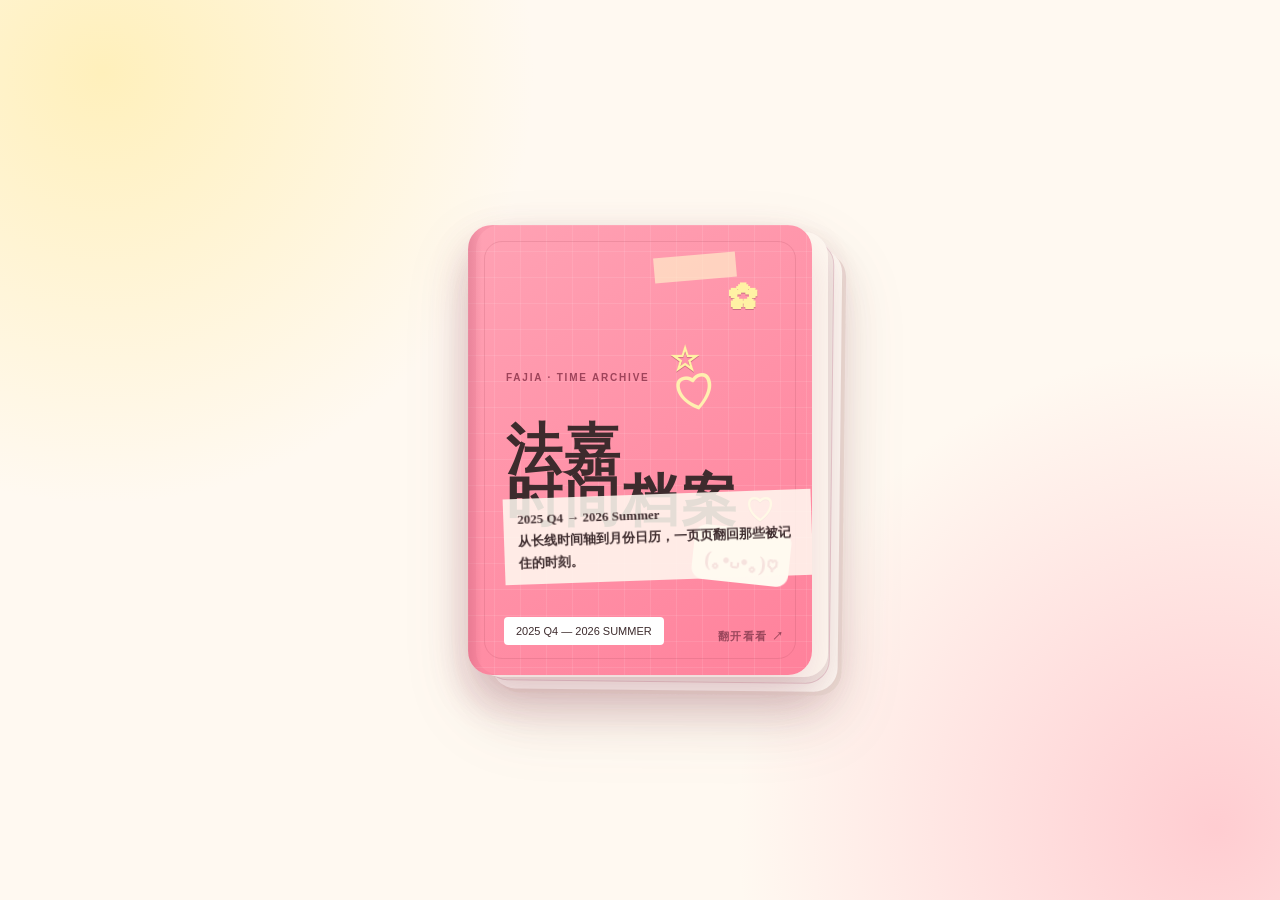
==== prototype_v094.html @ 847fdbdb "update 20251010 to 20267" ====
<!doctype html>
<html lang="zh-CN">
<head>
  <meta charset="utf-8">
  <meta name="viewport" content="width=device-width,initial-scale=1">
  <meta name="theme-color" content="#fff9f1">
  <title>法嘉时间档案 · 2025 Q4—2026 Summer</title>
  <link rel="stylesheet" href="prototype_v094.css">
</head>
<body>
<main>
  <section id="closed" class="closed-stage">
    <button id="openBook" class="cover" aria-label="打开法嘉时间档案">
      <span class="tiny">FAJIA · TIME ARCHIVE</span>
      <h1>法嘉<br>时间档案</h1>
      <span class="heart">♡</span>
      <span class="tape t1"></span><span class="tape t2"></span>
      <span class="doodle d1">✿</span><span class="doodle d2">☆</span><span class="doodle d3">♡</span>
      <span class="chibi">(｡•ᴗ•｡)♡</span>
      <p>2025 Q4 → 2026 Summer<br>从长线时间轴到月份日历，一页页翻回那些被记住的时刻。</p>
      <small>2025 Q4 — 2026 SUMMER</small>
      <b>翻开看看 ↗</b>
    </button>
    <div class="page-shadow"></div>
  </section>

  <section id="opened" class="opened hidden" aria-live="polite">
    <div class="book">
      <aside class="tabs" aria-label="阅读导航">
        <button data-view="guide" class="active">导览</button>
        <button data-view="timeline">季度时间线</button>
        <button data-view="month">按月总览</button>
        <button data-view="day">事件手账</button>
        <button data-view="public">公开记录</button>
      </aside>

      <section class="page left">
        <div class="paper-grid"></div>

        <div class="spread-view" data-spread="guide">
          <section class="guide-page guide-left">
            <header class="guide-hero">
              <small>FAJIA · TIME ARCHIVE</small>
              <h2>季度看长线，<br>月份看密度。</h2>
              <p>可以从一段长线开始，也可以直接翻到某个月。每个日期再点进去，就是一张具体的手账页。</p>
            </header>
            <div class="guide-section-label">从这里开始</div>
            <div class="guide-period-grid guide-period-grid-left">
              <button class="guide-era timeline" data-guide-quarter="2025-Q4"><b>2025 Q4</b><span>相识 → 剧组 → 杀青</span><em>长线时间轴</em><i>→</i></button>
              <button class="guide-era timeline" data-guide-quarter="2026-Q1"><b>2026 Q1</b><span>杀青后 → 重聚 → 三月</span><em>长线时间轴</em><i>→</i></button>
              <button class="guide-era calendar" data-guide-month="2026-04"><b>April</b><span>单月事件开始变密</span><em>月份日历</em><i>→</i></button>
              <button class="guide-era calendar" data-guide-month="2026-05"><b>May</b><span>直播 / 天津 / 音乐节</span><em>月份日历</em><i>→</i></button>
            </div>
            <p class="guide-footnote">不需要从头按顺序读。想看哪一段，就从哪一张卡片翻进去。</p>
          </section>
        </div>

        <div class="spread-view hidden" data-spread="timeline">
          <div id="timelineLeft" class="quarter-timeline-page"></div>
        </div>

        <div class="spread-view" data-spread="month">
          <nav class="month-nav" aria-label="月份切换">
            <button id="prevMonth" class="month-arrow" type="button">←</button>
            <div id="monthTabs" class="month-tabs"></div>
            <button id="nextMonth" class="month-arrow" type="button">→</button>
          </nav>

          <header class="month-head">
            <span id="monthNum" class="num">05</span>
            <div>
              <strong id="monthName">May</strong>
              <em id="monthYear">2026</em>
              <p id="monthLead">多月份时间档案正在加载。</p>
            </div>
          </header>

          <section id="mobileMonthReader" class="mobile-month-reader" aria-label="手机端月份阅读目录"></section>

          <div class="month-progress">
            <div><b id="eventCount">0</b><span>已落位时间节点</span></div>
            <div><b id="archiveCount">0</b><span>补充记录</span></div>
            <div><b id="mediaCount">0</b><span>已接入真实素材</span></div>
          </div>

          <div id="monthSpecial" class="month-special"></div>
          <div id="calendar" class="calendar"></div>
          <footer class="legend"><span>● 已进入手账主轴</span><span>○ A 公开档案日期</span><span>↩ 跨月公开回声</span></footer>
          <p id="monthRule" class="rule"></p>
          <button id="chapterTurn" class="chapter-turn hidden" type="button"></button>
          <span id="cornerNote" class="corner-note">May notes ✎</span>
        </div>

        <div class="spread-view hidden" data-spread="day">
          <div id="dayLeft" class="dynamic-day"></div>
        </div>

        <div class="spread-view hidden" data-spread="public">
          <div id="archiveLeft"></div>
        </div>
      </section>

      <div class="gutter"></div>

      <section class="page right">
        <div class="paper-grid"></div>

        <div class="spread-view" data-spread="guide">
          <section class="guide-page guide-right">
            <div class="guide-section-label">继续往后翻</div>
            <div class="guide-period-grid guide-period-grid-right">
              <button class="guide-era calendar" data-guide-month="2026-06"><b>June</b><span>源头事件 / 后续公开</span><em>月份日历</em><i>→</i></button>
              <button class="guide-era calendar" data-guide-month="2026-07"><b>July</b><span>工作与公开变得更密</span><em>月份日历</em><i>→</i></button>
              <button class="guide-era calendar coming" type="button" disabled><b>August</b><span>继续接后续物料</span><em>整理中</em><i>·</i></button>
            </div>
            <div class="guide-reading-title"><small>HOW TO READ · 怎么看</small><h3>三种阅读方式</h3></div>
            <div class="guide-reading-modes">
              <article><span>01</span><div><b>长线时间轴</b><p>看跨月的发展和阶段变化。</p></div></article>
              <article><span>02</span><div><b>月份日历</b><p>看一个月里哪些日子发生了什么。</p></div></article>
              <article><span>03</span><div><b>事件手账</b><p>点进日期，看照片、文字与公开记录。</p></div></article>
            </div>
            <aside class="guide-note">时间线不是为了把每一天都塞满，而是把能确认的时刻按真实发生顺序留下来。</aside>
          </section>
        </div>

        <div class="spread-view hidden" data-spread="timeline">
          <div id="timelineRight" class="quarter-timeline-page"></div>
        </div>

        <div class="spread-view" data-spread="month">
          <header class="ribbon">
            <small>MULTI-MONTH ARCHIVE · 多月份时间档案</small>
            <h2 id="monthRightTitle">May + June + July</h2>
          </header>

          <article class="intro-card">
            <span class="crown">♕</span>
            <h3 id="monthIntroTitle">多月份结构正在加载。</h3>
            <p id="monthIntroText">May、June 与 July 会在同一本手账中切换。</p>
            <button id="seeCurrentEvent" type="button">翻到当前选中的手账页 →</button>
          </article>

          <div class="reader-principle">
            <span>阅读方式</span>
            <p>先看日期、故事和照片；想知道时间与来源时，再展开「记录依据」。</p>
          </div>

          <div class="chapter-intro">
            <small>THIS MONTH'S CHAPTERS</small>
            <h3 id="chapterTitle">本月章节</h3>
          </div>
          <div id="chapterRail" class="chapter-rail"></div>
        </div>

        <div class="spread-view hidden" data-spread="day">
          <div id="dayRight" class="dynamic-day"></div>
        </div>

        <div class="spread-view hidden" data-spread="public">
          <div id="archiveRight"></div>
        </div>
      </section>
    </div>
  </section>
</main>
<script>
// V0.9.3 local-file bootstrap. The cover can render with HTML/CSS even when
// the external renderer scripts are delayed/blocked in file:// mode.
(function(){
  const closed=document.getElementById('closed');
  const opened=document.getElementById('opened');
  const btn=document.getElementById('openBook');
  function forceOpen(){
    if(!closed||!opened)return;
    closed.classList.add('opening');
    setTimeout(function(){
      closed.classList.add('hidden');
      opened.classList.remove('hidden');
      opened.classList.add('revealed');
    },520);
  }
  if(btn) btn.addEventListener('click',function(){
    setTimeout(function(){ if(opened && opened.classList.contains('hidden')) forceOpen(); },100);
  });
  const qs=new URLSearchParams(location.search);
  if(qs.get('preview')) setTimeout(function(){ if(opened && opened.classList.contains('hidden')) forceOpen(); },900);
})();
</script>
<script src="data/timeline-master.js"></script>
<script src="prototype_v094.js"></script>
</body>
</html>
---- prototype_v094.css ----
:root{
  --pink:#FF8AA1;--deep:#c65370;--gold:#FFE25B;--paper:#fffdf8;--ink:#3d2b2d;--muted:#9d727b;--line:#ead7d2;
  --hand:"STKaiti","KaiTi","Kaiti SC",serif;--sans:"PingFang SC","Microsoft YaHei",sans-serif;
}
*{box-sizing:border-box}html,body{margin:0}body{min-height:100vh;background:radial-gradient(circle at 8% 8%,#ffe88d88,transparent 27rem),radial-gradient(circle at 95% 92%,#ff8aa166,transparent 30rem),#fff9f1;color:var(--ink);font-family:var(--sans)}
button{font:inherit;color:inherit}.hidden{display:none!important}main{min-height:100vh;display:grid;place-items:center;padding:24px}
.closed-stage{position:relative;width:clamp(330px,28vw,430px);aspect-ratio:.78;display:grid;place-items:center;perspective:1500px;filter:drop-shadow(0 22px 30px #75424a18)}
.closed-stage:before{content:"";position:absolute;z-index:0;width:96%;height:96%;left:7%;top:4%;border-radius:24px;background:#f7eee8;border:1px solid #e9cdd1;box-shadow:8px 8px 0 #fffaf4,12px 12px 0 #ead9d2,0 26px 58px #75424a20;transform:rotate(.65deg)}
.page-shadow{position:absolute;z-index:1;width:98%;height:97%;left:4.5%;top:2.5%;border-radius:24px;background:linear-gradient(90deg,#f4e9e2 0 2%,#fffaf2 2% 100%);box-shadow:0 18px 42px #7b465026}
.cover{position:relative;z-index:2;width:96%;height:98%;border:0;border-radius:24px;text-align:left;padding:34px 38px;overflow:hidden;cursor:pointer;background:linear-gradient(#ffffff18 1px,transparent 1px),linear-gradient(90deg,#ffffff18 1px,transparent 1px),linear-gradient(145deg,#ffa2b4,#ff819b);background-size:26px 26px,26px 26px,auto;box-shadow:0 20px 48px #a7466230,inset 8px 0 0 #d9627f22;transition:transform .62s cubic-bezier(.22,.72,.18,1),filter .62s ease,opacity .42s ease;transform-origin:3% 50%}
.cover:before{content:"";position:absolute;inset:0 auto 0 0;width:14px;background:linear-gradient(90deg,#a8445f35,transparent)}.cover:after{content:"";position:absolute;inset:16px;border:1px solid #9d405329;border-radius:18px}
.cover .tiny{display:block;font-size:10px;font-weight:900;letter-spacing:.18em;color:#9e435a;margin-bottom:42px}.cover h1{font:900 clamp(48px,4.4vw,66px)/.92 var(--hand);margin:0;letter-spacing:.04em}.cover .heart{position:absolute;left:60%;top:33%;font:900 42px/1 var(--hand);color:#fff0b0;transform:rotate(-12deg)}.cover p{position:absolute;left:36px;bottom:82px;background:#fffaf0dc;padding:10px 14px;font:700 13px/1.7 var(--hand);transform:rotate(-2deg);z-index:2}.cover small{position:absolute;bottom:30px;left:36px;background:#fff;padding:8px 12px;border-radius:4px;font-size:11px}.cover>b{position:absolute;right:28px;bottom:31px;font-size:11px;letter-spacing:.12em;color:#99465b}
.tape{position:absolute;width:82px;height:25px;background:#fff2cbaa;transform:rotate(-5deg)}.t1{top:30px;left:54%}.t2{right:28px;bottom:112px;background:#ffe25baa;transform:rotate(7deg)}.doodle{position:absolute;color:#fff2a4;font:900 29px/1 var(--hand);text-shadow:0 1px #cd6f86}.d1{top:60px;right:54px}.d2{top:120px;right:113px}.d3{right:38px;bottom:150px}.chibi{position:absolute;right:22px;bottom:92px;font:900 21px/1 var(--hand);color:#b84d67;background:#fff9f0;padding:24px 12px 10px;border-radius:12px;transform:rotate(6deg)}
.closed-stage.opening .cover{transform:translateX(-4%) rotateY(-67deg) scale(1.035);filter:brightness(1.03);opacity:.12}.closed-stage.opening .page-shadow,.closed-stage.opening:before{transition:transform .58s ease,opacity .42s ease;transform:scale(1.05);opacity:.2}
.opened{width:min(95vw,1540px);perspective:1800px}.book{position:relative;display:grid;grid-template-columns:1fr 44px 1fr;align-items:stretch;opacity:0;transform:translateY(12px) scale(.9) rotateX(3deg);transform-origin:50% 50%}.opened.revealed .book{animation:bookReveal .72s cubic-bezier(.18,.76,.16,1) forwards}@keyframes bookReveal{0%{opacity:0;transform:translateY(16px) scale(.88) rotateX(4deg)}55%{opacity:1;transform:translateY(0) scale(1.01) rotateX(0)}100%{opacity:1;transform:translateY(0) scale(1) rotateX(0)}}
.page{position:relative;min-height:840px;padding:42px 34px 48px;border:1px solid #ebd8d1;background:linear-gradient(180deg,#fffefc,#fffaf4 55%,#fffaf8);box-shadow:0 18px 45px #71414b12;overflow:hidden}.left{border-radius:22px 0 0 22px}.right{border-radius:0 22px 22px 0}.gutter{position:relative;background:linear-gradient(90deg,#d8c4bc,#f1e2dc 25%,#cbb0a8 48%,#f7eee8 72%,#d3c1ba);border-block:1px solid #e8d7d1;box-shadow:inset 0 0 24px #7d5a551e}.gutter:before,.gutter:after{content:"";position:absolute;top:0;bottom:0;width:2px;background:#f9f0ea}.gutter:before{left:10px}.gutter:after{right:10px}
.paper-grid{position:absolute;inset:0;pointer-events:none;background:linear-gradient(transparent 31px,#f9eff2 32px),linear-gradient(90deg,transparent 31px,#faf2ea 32px);background-size:32px 32px;opacity:.42}
.tabs{position:absolute;right:-22px;top:70px;display:flex;flex-direction:column;gap:12px;z-index:10}.tabs button{writing-mode:vertical-rl;border:1px solid #e9b9c4;border-radius:16px;background:#fff9fb;padding:12px 9px;font-weight:800;color:#a04a5f;cursor:pointer;box-shadow:0 8px 16px #79475114}.tabs button.active{background:linear-gradient(180deg,#ffdce5,#fff0b6);color:#8e364e}
.month-head{display:flex;gap:16px;align-items:flex-start}.month-head .num{font:900 86px/.9 Georgia,serif;color:#e16f88;opacity:.9}.month-head strong{display:block;font:900 42px/1 var(--hand)}.month-head em{display:block;margin-top:5px;font:800 14px/1 Georgia,serif;color:#ae6a7b;letter-spacing:.16em;font-style:normal}.month-head p{margin:14px 0 0;line-height:1.7;color:#7b5860}.corner-note{position:absolute;right:34px;bottom:30px;font:900 20px/1 var(--hand);color:#d28a9a;transform:rotate(-7deg)}.legend{display:flex;gap:18px;flex-wrap:wrap;margin-top:18px;font-size:11px;font-weight:800;color:#8c6470}.rule{margin:13px 0 0;line-height:1.7;color:#7a5a62}
.calendar{display:grid;grid-template-columns:repeat(7,1fr);gap:10px;margin-top:24px}.weekday{font-size:11px;font-weight:900;letter-spacing:.1em;color:#ba7385;padding-inline:4px}.day{min-height:94px;border:1px solid #ecd9d2;border-radius:16px;padding:10px 10px 12px;background:#fff;text-align:left;cursor:pointer;position:relative;box-shadow:0 6px 12px #71414b0b}.day.blank{visibility:hidden;pointer-events:none}.day time{display:block;font:900 22px/1 Georgia,serif;color:#cc667e}.day label{display:block;margin-top:8px;font-size:12px;line-height:1.4;color:#6f4f57}.day .mark{display:inline-block;margin-top:7px;padding:3px 7px;border-radius:999px;font-size:9px;font-weight:900;letter-spacing:.08em}.day.has-p0{background:linear-gradient(180deg,#fffefb,#fff7fa)}.day.has-template::after{content:"✦";position:absolute;right:10px;top:8px;color:#be8f00;font-size:15px}.mark.p0{background:#ffd9e1;color:#9d4157}.day.range{border-color:#efb5c4;box-shadow:0 0 0 2px #ffe4eb inset}
.ribbon small,.archive-head small,.chapter-intro small{display:block;font-size:10px;font-weight:900;color:#c57385;letter-spacing:.14em}.ribbon h2,.archive-head h2{font:900 29px/1.25 var(--hand);margin:5px 0}.intro-card{position:relative;margin-top:24px;padding:30px;border:1px dashed #e6b8c3;border-radius:18px;background:linear-gradient(145deg,#fff8fb,#fffdf2);box-shadow:0 10px 25px #71414b0d}.intro-card h3{font:900 29px/1.25 var(--hand);margin:0 0 13px}.intro-card p{line-height:1.8;color:#77565d}.intro-card button,.nav-btn,.back-btn{border:1px solid #ebb6c2;background:white;border-radius:999px;padding:10px 15px;color:#9f465b;font-weight:800;cursor:pointer}.crown{position:absolute;right:24px;top:17px;color:#b78900;font-size:30px}
.chapter-intro{margin:24px 0 10px}.chapter-intro h3{font:900 28px/1.3 var(--hand);margin:6px 0 0}.chapter-rail{display:grid;gap:14px}.chapter-card{position:relative;border:1px solid #ead7d2;border-radius:18px;background:linear-gradient(145deg,#fffdfa,#fff7f1);padding:18px 18px 18px 112px;min-height:124px;cursor:pointer;box-shadow:0 10px 20px #71414b0b}.chapter-card.active{border-color:#efadc0;box-shadow:0 0 0 2px #ffe1e8 inset,0 12px 22px #71414b10}.chapter-badge{position:absolute;left:16px;top:16px;display:grid;place-items:center;width:78px;height:88px;border-radius:18px;background:linear-gradient(145deg,#ffc8d7,#fff0b8);box-shadow:6px 6px 0 #fff7df}.chapter-badge b{display:block;font:900 30px/1 Georgia,serif;color:#a23d57}.chapter-badge small{display:block;font-size:10px;letter-spacing:.12em;color:#8c5a68}.chapter-card h4{margin:0;font:900 24px/1.2 var(--hand)}.chapter-card p{margin:8px 0;color:#70545b;line-height:1.7;font-size:13px}.chapter-meta{display:flex;gap:8px;flex-wrap:wrap}.chapter-meta span{display:inline-block;padding:4px 8px;border-radius:999px;background:#fff5f8;color:#9d5366;font-size:10px;font-weight:900;letter-spacing:.04em}.chapter-card .view-arrow{position:absolute;right:15px;bottom:13px;color:#b05a6f;font-size:12px;font-weight:900}
.day-layout{display:grid;gap:18px}.back-row{display:flex;justify-content:space-between;align-items:center;gap:10px;flex-wrap:wrap}.chapter-pill{padding:7px 12px;border-radius:999px;background:#fff2f5;color:#b04c67;font-weight:900;font-size:11px;letter-spacing:.08em}.chapter-stamp{display:flex;align-items:center;gap:12px}.chapter-stamp span{display:inline-block;padding:6px 10px;border-radius:999px;background:#fff0f3;color:#c15773;font-size:10px;font-weight:900;letter-spacing:.12em}.chapter-stamp b{font:900 26px/1 var(--hand)}.event-date{display:flex;align-items:flex-end;gap:12px}.event-date b{font:900 92px/.82 Georgia,serif;color:#da6981}.event-date span{font:900 24px/1.05 var(--hand)}.event-date i{font-size:14px;color:#a4757e;font-style:normal}.hand-title small,.later-title small{display:block;font-size:10px;font-weight:900;color:#c57385;letter-spacing:.14em}.hand-title h2,.later-title h2{font:900 34px/1.2 var(--hand);margin:6px 0 10px}.hand-title p,.later-title p{color:#73535c;line-height:1.8;margin:0}
.polaroid{position:relative;background:#fff;padding:14px 14px 18px;border:1px solid #eddad5;border-radius:4px;box-shadow:0 15px 24px #71414b12,8px 8px 0 #fff4ef;transform:rotate(-2deg)}.photo-tape{position:absolute;left:50%;top:-12px;transform:translateX(-50%) rotate(-4deg);width:86px;height:26px;background:#fff2cbaa;border-radius:4px}.polaroid img{display:block;width:100%;height:270px;object-fit:cover;border-radius:3px;background:#f4ede8}.polaroid figcaption{text-align:center;font:800 13px/1.6 var(--hand);padding-top:10px;color:#7f5e67}.fake-photo{display:grid;place-items:center;min-height:270px;border-radius:3px;background:radial-gradient(circle at 20% 20%,#ffe25b55,transparent 35%),linear-gradient(145deg,#f8dfe6,#fff6e0);color:#b45c72;text-align:center;padding:20px}.fake-photo b{display:block;font:900 34px/1 var(--hand)}.fake-photo span{display:block;margin-top:10px;font-weight:800;color:#8c6872}
.memo{padding:14px 16px;border-radius:16px;border:1px solid #edd8d0;font-size:13px;line-height:1.7;background:#fff}.memo b{display:block;margin-bottom:4px;color:#9e4d61}.memo-pink{background:#fff5f7}.memo-yellow{background:#fff9dc}.memo-blue{background:#f6fbff}.mini-timeline{display:grid;gap:12px}.mini-timeline>div{position:relative;padding:14px 14px 14px 88px;border:1px solid #ecd8d2;border-radius:15px;background:#fff}.mini-timeline time{position:absolute;left:16px;top:15px;font:900 18px/1 Georgia,serif;color:#d96a82}.mini-timeline p{margin:0;color:#73545c;line-height:1.7;font-size:13px}.mini-timeline .soft{background:#fffbe7}.mini-timeline .soft span{position:absolute;right:14px;top:12px;padding:4px 7px;border-radius:999px;background:#fff0a3;color:#7b6200;font-size:9px;font-weight:900}.scribble,.stamp-round{font:900 22px/1 var(--hand);color:#cd7589;transform:rotate(-4deg)}.event-links{display:flex;gap:10px;flex-wrap:wrap}
.thread{position:relative;height:80px;margin:10px 0 6px 36px}.thread:before{content:"";position:absolute;left:6px;top:0;bottom:0;width:3px;border-radius:999px;background:linear-gradient(180deg,#ffb8c8,#ffe25b)}.thread i{position:absolute;left:0;width:14px;height:14px;border-radius:50%;background:#e96d88;border:3px solid #fff}.thread i:nth-child(1){top:4px}.thread i:nth-child(2){top:31px}.thread i:nth-child(3){top:58px}
.evidence-card{position:relative;margin-bottom:16px;padding:18px 18px 16px 22px;border:1px solid #ecd8d2;border-radius:18px;background:#fff;box-shadow:0 10px 18px #71414b0a}.evidence-card .pin{position:absolute;left:-6px;top:18px;color:#e76884;font-size:18px}.e-date b{display:block;font:900 26px/1 Georgia,serif;color:#d96882}.e-date small{display:block;margin-top:4px;color:#ba7284;font-size:10px;font-weight:900;letter-spacing:.1em}.faux-video,.postcard-art{margin:14px 0;border-radius:14px;border:1px dashed #ebcfd5;min-height:104px;display:grid;place-items:center;background:linear-gradient(145deg,#fff5f8,#fffbe9);text-align:center;color:#b36076;padding:18px}.faux-video span{font-size:34px}.faux-video small{display:block;margin-top:8px;font-weight:900;letter-spacing:.14em}.postcard-art span{display:block;font:900 30px/1 var(--hand)}.postcard-art i{font-style:normal;margin-top:8px;color:#8e6670}.postcard-art em{font-style:normal;font-size:28px;color:#f0b042}.evidence-card h3{margin:0 0 8px;font:900 24px/1.2 var(--hand)}.evidence-card p{margin:0;color:#74555d;line-height:1.75;font-size:13px}.evidence-card footer{display:flex;justify-content:space-between;align-items:center;gap:8px;flex-wrap:wrap;margin-top:12px}.evidence-card footer b{display:inline-block;padding:5px 8px;border-radius:999px;background:#fff3b5;color:#796200;font-size:10px;letter-spacing:.04em}.evidence-card footer a{text-decoration:none;color:#a24c61;font-weight:800;font-size:12px}
.logic-note{display:flex;gap:12px;align-items:flex-start;padding:14px 16px;border:1px dashed #e7c4cb;border-radius:16px;background:#fff8f2;color:#7b5c64;line-height:1.75}.logic-note span{font-size:22px}.logic-note p{margin:0}.stamp-round{display:inline-grid;place-items:center;width:98px;height:98px;border:2px dashed #de8ca0;border-radius:50%;margin-top:4px}.no-evidence{padding:20px;border:1px dashed #e5cad0;border-radius:16px;background:#fffaf8;color:#7a5b63;line-height:1.8}.no-evidence b{display:block;font:900 24px/1.2 var(--hand);margin-bottom:6px}.under-review{padding:18px;border-left:4px solid #ffd95a;background:#fffced;border-radius:10px;color:#7b6744;line-height:1.75}
.archive-envelope{position:relative;margin-top:22px;padding:26px;border:1px dashed #e8b9c5;border-radius:18px;background:#fff8ee;line-height:1.8}.archive-envelope .seal{position:absolute;right:22px;top:10px;font-size:35px;color:#d2677d}.archive-label{margin-top:16px;padding:14px 16px;background:#fffdf8;border:1px solid #ecd9d2;border-radius:14px;line-height:1.75;color:#785962}.archive-stack{display:grid;gap:14px;margin-top:20px}.archive-card{position:relative;padding:16px 16px 16px 92px;border:1px solid #ecd8d2;border-radius:16px;background:#fff}.archive-card time{position:absolute;left:16px;top:16px;font:900 18px/1 Georgia,serif;color:#d76a83}.archive-card .platform{display:inline-block;padding:4px 7px;border-radius:999px;background:#fff3f6;color:#b1566d;font-size:9px;font-weight:900;letter-spacing:.08em}.archive-card h4{margin:8px 0 6px;font:900 21px/1.2 var(--hand)}.archive-card p{margin:0;color:#775760;line-height:1.75;font-size:13px}.archive-rule{margin-top:16px;padding:14px 16px;border-radius:14px;background:#fffbe5;border:1px solid #f0df8b;color:#76643e;line-height:1.75}.note-list{display:grid;gap:12px;margin-top:20px}.note-list article{padding:16px;border:1px dashed #ebccd3;border-radius:16px;background:#fffaf7;color:#775860;line-height:1.75}.note-list b{display:block;font:900 22px/1.2 var(--hand);margin-bottom:6px}
@media (max-width:1050px){main{padding:10px}.closed-stage{width:min(86vw,620px);min-width:0}.book{grid-template-columns:1fr}.gutter{display:none}.left,.right{border-radius:22px;min-height:unset}.right{margin-top:12px}.tabs{position:fixed;right:6px;bottom:12px;top:auto;flex-direction:row}.tabs button{writing-mode:horizontal-tb;width:auto;border-radius:999px;padding:9px 11px}}
@media (max-width:650px){.closed-stage{width:92vw;aspect-ratio:.75}.cover{padding:32px 27px}.cover h1{font-size:58px}.chibi{right:16px;bottom:95px;font-size:20px}.cover p{left:25px;bottom:86px;font-size:12px}.cover small{left:25px}.page{padding:30px 18px 54px}.calendar{overflow-x:auto;grid-template-columns:repeat(7,minmax(96px,1fr))}.weekday{display:none}.month-head .num{font-size:68px}.month-head strong{font-size:34px}.chapter-card{padding-left:18px}.chapter-badge{position:static;width:88px;height:52px;margin-bottom:12px}.event-date b{font-size:72px}.hand-title h2,.later-title h2{font-size:29px}.polaroid img,.fake-photo{height:210px;min-height:210px}.mini-timeline>div{padding-left:14px}.mini-timeline time{position:static;display:block;margin-bottom:8px}.archive-card{padding-left:16px}.archive-card time{position:static;display:block;margin-bottom:8px}}

/* V0.7.5 additions */
.mode-legend{display:grid;grid-template-columns:repeat(2,minmax(0,1fr));gap:12px;margin:22px 0 8px}
.mode-legend article{padding:14px 15px;border:1px dashed #e7c4cb;border-radius:16px;background:#fffaf7;line-height:1.65;color:#76565e}
.mode-legend b{display:block;font:900 20px/1.2 var(--hand);margin-bottom:5px;color:#a14c61}
.mode-summary{padding:14px 16px;border-radius:16px;border:1px dashed #e7c4cb;background:#fff9f4;line-height:1.75;color:#775860}
.mode-summary b{display:block;font:900 22px/1.2 var(--hand);margin-bottom:6px;color:#9f4d61}
.mode-summary em{font-style:normal;display:inline-block;margin-top:7px;padding:4px 9px;border-radius:999px;background:#fff0f3;color:#b0536a;font-size:10px;font-weight:900;letter-spacing:.08em}
.chapter-meta .mode-pill{background:#fff1c8;color:#816600}
.archive-kinds{display:grid;gap:12px;margin-top:18px}
.archive-kinds article{padding:14px 16px;border:1px dashed #e7c4cb;border-radius:16px;background:#fffaf7;color:#775860;line-height:1.75}
.archive-kinds b{display:block;font:900 20px/1.2 var(--hand);margin-bottom:6px;color:#9e4d61}
@media (max-width:650px){.mode-legend{grid-template-columns:1fr}}

/* V0.7.6 additions */
.month-progress{display:grid;grid-template-columns:repeat(3,minmax(0,1fr));gap:12px;margin:18px 0 8px}
.month-progress div{padding:14px 12px;border:1px dashed #e8c7ce;border-radius:16px;background:#fffaf7;text-align:center;color:#7a5a62}
.month-progress b{display:block;font:900 28px/1 Georgia,serif;color:#c75d79}
.month-progress span{display:block;margin-top:5px;font-size:12px;line-height:1.4}
.day.archive-only{background:linear-gradient(180deg,#fffdf7,#f7fbff);border-style:dashed}
.day.archive-only time{color:#6f8dab}
.day.archive-only .mark.archive{background:#eef6ff;color:#5a7a9a}

.day .event-dot{display:inline-block;width:8px;height:8px;border-radius:50%;margin-top:8px;background:#d77a90}
.day .event-dot.node-real_event{background:#dc748c}
.day .event-dot.node-public_post{background:#d5a83d}
.day .event-dot.node-public_interaction{background:#7198b7}
.day .event-dot.node-public_clue{background:#8e8e8e}
.day .archive-chip{display:inline-block;margin-top:7px;padding:3px 7px;border-radius:999px;background:#eef6ff;color:#5a7a9a;font-size:9px;font-weight:800}

.gallery-strip{display:grid;grid-template-columns:repeat(2,minmax(0,1fr));gap:12px}
.gallery-photo{position:relative;background:#fff;padding:10px 10px 14px;border:1px solid #eddad5;border-radius:4px;box-shadow:0 8px 16px #71414b0d}
.gallery-photo img{display:block;width:100%;height:170px;object-fit:cover;border-radius:3px}
.gallery-photo figcaption{text-align:center;font:800 12px/1.5 var(--hand);padding-top:8px;color:#7f5e67}
.gallery-photo:nth-child(1){transform:rotate(-2deg)}
.gallery-photo:nth-child(2){transform:rotate(2deg)}
.quick-jump{display:flex;gap:10px;flex-wrap:wrap}
.quick-jump button{border:1px solid #e9c1c9;background:#fff9fb;color:#a14d61;border-radius:999px;padding:8px 12px;font-weight:800;font-size:12px;cursor:pointer}
@media (max-width:650px){.month-progress{grid-template-columns:1fr}.gallery-strip{grid-template-columns:1fr}}

/* V0.7.8 node types */
.node-pill{display:inline-flex;align-items:center;gap:6px;padding:7px 12px;border-radius:999px;background:#fff6f8;border:1px solid #efc8d0;color:#b75d74;font-size:12px;font-weight:900;letter-spacing:.08em;text-transform:uppercase}
.node-pill small{font-size:11px;letter-spacing:0;color:#8b6a72;text-transform:none;font-weight:700}
.chapter-meta{display:flex;flex-wrap:wrap;gap:6px}
.chapter-meta .node-mini{background:#f7f1ea;color:#8a6b61;border:1px solid #ead6ca;border-radius:999px;padding:4px 8px;font-size:11px;font-weight:800}
.time-anchors{display:grid;gap:10px;margin:16px 0 10px}
.time-anchor{display:flex;justify-content:space-between;gap:12px;padding:12px 14px;border-radius:16px;border:1px dashed #ebcfd3;background:#fffdfb}
.time-anchor .ta-label{font-weight:900;color:#a14d61}
.time-anchor .ta-value{font-weight:800;color:#59444b;text-align:right}
.time-anchor .ta-note{display:block;font-size:12px;color:#8d757b;font-weight:600;margin-top:4px}
.time-anchor.tone-pink{background:#fff8fa}
.time-anchor.tone-blue{background:#f8fbff}
.time-anchor.tone-yellow{background:#fffdf6}
.source-card{margin:14px 0 18px;padding:16px;border:1px dashed #e5ccd1;border-radius:18px;background:#fffaf7}
.source-card h4{margin:0 0 10px;font-size:16px;color:#714b54}
.source-grid{display:grid;grid-template-columns:1fr 1fr;gap:10px}
.source-item{padding:10px 12px;border-radius:14px;background:#fff;border:1px solid #efe3df}
.source-item b{display:block;font-size:12px;color:#b5657b;margin-bottom:4px;letter-spacing:.06em;text-transform:uppercase}
.source-item span{font-size:13px;line-height:1.5;color:#57454b}
.context-box{margin-top:18px;padding:18px;border-radius:22px;border:1px solid #ead7d3;background:linear-gradient(180deg,#fffdfb,#fff8f7)}
.context-box .context-head small{font-weight:900;color:#ba6d7d;letter-spacing:.12em}
.context-box .context-head h3{margin:6px 0 8px;color:#4f3338;font-size:22px}
.context-box .context-head p{margin:0 0 12px;color:#6f5a61;line-height:1.8}
.context-note{padding:12px 14px;border-radius:16px;background:#fff;border:1px dashed #ead2d6;color:#654d54;font-size:13px;line-height:1.7;margin-top:12px}
@media (max-width:650px){.source-grid{grid-template-columns:1fr}.time-anchor{flex-direction:column}.time-anchor .ta-value{text-align:left}}

/* V0.7.9 same-day multi-node support */
.multi-day{display:block;padding:10px 8px 9px;cursor:default;min-height:112px}
.multi-day time{display:inline-block}
.multi-count{float:right;font-size:9px;font-weight:900;color:#aa7080;text-transform:uppercase;letter-spacing:.06em;margin-top:2px}
.node-stack{display:grid;gap:5px;margin-top:7px}
.mini-node{display:flex;align-items:center;gap:5px;width:100%;border:1px solid #ead7d2;border-radius:9px;background:#fff;padding:5px 6px;text-align:left;font-size:9px;font-weight:800;color:#6d5058;cursor:pointer;line-height:1.2}
.mini-node b{display:grid;place-items:center;flex:0 0 18px;height:18px;border-radius:50%;font:900 9px/1 Georgia,serif;background:#fff0f3;color:#a84d65}
.mini-node.node-real_event{background:#fff9f7}
.mini-node.node-public_post{background:#fffdf3}
.mini-node.node-public_interaction{background:#f8fbff}
.same-day-box{padding:12px 14px;border:1px dashed #e3c8ce;border-radius:16px;background:#fffaf8}
.same-day-box small{display:block;font-size:10px;font-weight:900;letter-spacing:.12em;color:#bb6e80;margin-bottom:8px}
.same-day-box>div{display:flex;gap:8px;flex-wrap:wrap}
.same-day-box button{border:1px solid #e6c6ce;background:#fff;border-radius:999px;padding:7px 10px;color:#9b4d62;font-weight:800;font-size:11px;cursor:pointer}
@media (max-width:650px){.multi-day{min-height:126px}.mini-node{font-size:10px}}

/* V0.8.0 multi-month framework */
.month-nav{display:flex;align-items:center;justify-content:space-between;gap:12px;margin-bottom:18px;position:relative;z-index:2}
.month-arrow{border:1px solid #ecc5cd;background:#fffafc;color:#a95268;border-radius:999px;padding:8px 13px;font-size:11px;font-weight:900;letter-spacing:.08em;cursor:pointer}
.month-arrow:disabled{opacity:.28;cursor:default}
.month-tabs{display:flex;gap:8px;flex-wrap:wrap;justify-content:center}
.month-tab{border:1px solid #ead7d2;background:#fffdf9;color:#8d6670;border-radius:999px;padding:8px 13px;font-size:12px;font-weight:900;cursor:pointer}
.month-tab.active{background:linear-gradient(135deg,#ffd9e4,#fff0b4);border-color:#ecb6c4;color:#963f56;box-shadow:0 5px 12px #8d53600e}
.chapter-turn{display:block;margin:24px auto 0;border:1px dashed #e5b7c2;background:linear-gradient(135deg,#fff8fb,#fffbed);border-radius:20px;padding:15px 22px;color:#a14c62;font:900 18px/1.35 var(--hand);cursor:pointer;box-shadow:0 10px 20px #74424b0b}
.month-special{display:grid;gap:12px;margin:20px 0 10px}
.special-card{padding:15px 16px;border:1px dashed #e7c8cf;border-radius:17px;background:#fffaf7;color:#72575e;line-height:1.7}
.special-card b{display:block;font:900 20px/1.2 var(--hand);color:#9f4e63;margin-bottom:5px}
.special-card.echo{background:#f8fbff;border-color:#cfdcea}
.special-card.inferred{background:#fffbed;border-color:#e8d790}
.day .echo-badge{position:absolute;right:8px;bottom:8px;border-radius:999px;background:#edf6ff;color:#597895;padding:3px 6px;font-size:9px;font-weight:900}
.day .status-badge{position:absolute;right:8px;top:8px;border-radius:999px;background:#fff1bf;color:#7e6500;padding:3px 6px;font-size:9px;font-weight:900}
.day.multi-day .echo-badge{position:static;display:inline-block;margin-top:5px}
.node-public_clue{background:#f6fbff!important;border-color:#bcd0e0!important;color:#5c7890!important}
.node-route_context{background:#fffbe8!important;border-color:#e8db9c!important;color:#7a6a28!important}
.mark.clue{background:#edf6ff;color:#5c7790}
.mark.route{background:#fff3b0;color:#7a6500}
.status-line{display:flex;gap:7px;flex-wrap:wrap;margin-top:8px}
.status-line span{display:inline-block;border-radius:999px;padding:4px 8px;font-size:10px;font-weight:900;letter-spacing:.06em;background:#fff5f7;color:#a34f65}
.status-line .inferred{background:#fff3b9;color:#796200}
.status-line .draft{background:#eef6ff;color:#58768e}
.status-line .confirmed{background:#eef9f0;color:#4d7355}
.cross-month-box{padding:16px 17px;border-radius:18px;background:#f7fbff;border:1px dashed #c8dae8;color:#5e6670;line-height:1.75}
.cross-month-box b{display:block;color:#56758e;font:900 19px/1.2 var(--hand);margin-bottom:6px}
.cross-month-box button{margin-top:10px;border:1px solid #cadce8;background:white;color:#55748c;border-radius:999px;padding:7px 11px;font-weight:800;cursor:pointer}
@media (max-width:650px){.month-nav{align-items:flex-start}.month-tabs{flex:1}.month-arrow{padding:7px 9px}.chapter-turn{font-size:16px;width:100%}}

/* V0.8.1 relation clarification */
.cross-month-box.day-echo{background:#f7fbff;border-color:#c7dcea}
.cross-month-box.day-echo b{color:#4f7896}
.future-relation-box{padding:16px 17px;border-radius:18px;background:linear-gradient(135deg,#fff9e9,#fff7fb);border:1px dashed #e7c97c;color:#6d5a45;line-height:1.75}
.future-relation-box b{display:block;color:#9a6b35;font:900 19px/1.25 var(--hand);margin-bottom:6px}
.future-relation-box span{display:block}

/* ============================================================
   V0.8.3 · READING MODE
   Keep the archive model underneath; show the story first.
   ============================================================ */
.reader-principle{margin:20px 0;padding:17px 18px;border:1px dashed #e6c2cb;border-radius:18px;background:linear-gradient(135deg,#fffafb,#fffdf4)}
.reader-principle span{display:block;color:#bd6d80;font-size:10px;font-weight:900;letter-spacing:.16em}
.reader-principle p{margin:7px 0 0;color:#765a61;line-height:1.75}
.reader-special small{display:block;margin-bottom:6px;color:#c17385;font-size:10px;font-weight:900;letter-spacing:.14em}.reader-special b{font-size:24px}.reader-special span{display:block;margin-top:7px}
.reader-card .reader-kind{display:inline-block;margin-bottom:5px;color:#b96b7d;font-size:10px;font-weight:900;letter-spacing:.12em}.reader-card p{padding-right:70px}

.reader-page,.reader-archive-page{position:relative;z-index:1;display:grid;gap:18px}
.reader-top{display:flex;align-items:center;justify-content:space-between;gap:12px}.reader-top>span{padding:7px 12px;border-radius:999px;background:#fff3f6;color:#aa586d;font-size:11px;font-weight:900}
.reader-header{display:grid;grid-template-columns:145px 1fr;align-items:end;gap:20px;border-bottom:1px solid #f0dfe0;padding-bottom:18px}
.reader-date b{display:block;font:900 88px/.82 Georgia,serif;color:#df718a}.reader-date small{display:block;margin-top:8px;color:#9d6a77;font-size:11px;font-weight:900;letter-spacing:.12em}
.reader-header>div:last-child>small{display:block;color:#c47487;font-size:10px;font-weight:900;letter-spacing:.13em}.reader-header h1{margin:6px 0 0;font:900 38px/1.18 var(--hand)}
.reader-story{margin:0;font:700 18px/1.9 var(--hand);color:#64494f}
.reader-note{position:relative;margin:2px 0;padding:17px 18px 17px 22px;border-radius:18px;background:linear-gradient(135deg,#fff7fa,#fffdf0);border:1px dashed #e5bdc8}.reader-note:before{content:"";position:absolute;left:0;top:18px;width:5px;height:42px;border-radius:999px;background:linear-gradient(#f27e9a,#ffe06a)}.reader-note small{display:block;color:#b65c74;font-weight:900;letter-spacing:.1em}.reader-note p{margin:7px 0 0;color:#654d54;line-height:1.75}
.reader-quote{margin:0;padding:12px 18px;text-align:center;color:#b36b7c;font:900 17px/1.6 var(--hand);transform:rotate(-1deg)}
.reader-nav{display:flex;gap:10px;justify-content:space-between;margin-top:4px}
.reader-peers{padding:16px 17px;border-radius:18px;border:1px dashed #e3c4cc;background:#fffaf8}.reader-peers>small{display:block;color:#bc7080;font-size:10px;font-weight:900;letter-spacing:.13em;margin-bottom:9px}.reader-peers>div{display:grid;grid-template-columns:repeat(2,minmax(0,1fr));gap:8px}.reader-peers button{display:flex;flex-direction:column;align-items:flex-start;gap:3px;border:1px solid #ead6da;background:#fff;border-radius:14px;padding:10px 12px;text-align:left;cursor:pointer}.reader-peers button span{font-size:9px;color:#b67382;font-weight:900}.reader-peers button b{font-size:13px;color:#634d53}
.reader-relations{display:grid;gap:10px}.reader-relation{padding:14px 16px;border-radius:16px;border:1px dashed #e2c8ce;background:#fffaf8}.reader-relation small{display:block;color:#b46679;font-size:10px;font-weight:900;letter-spacing:.1em}.reader-relation b{display:block;margin-top:5px;color:#624b52}.reader-relation span{display:block;margin-top:5px;color:#816870;line-height:1.65;font-size:13px}.reader-relation.future{background:#fffbed;border-color:#e5d48a}.reader-relation.later{background:#f7fbff;border-color:#cddde8}
.reader-archive-page>header{padding:4px 0 12px;border-bottom:1px solid #f0dfe0}.reader-archive-page>header small{color:#bf7082;font-size:10px;font-weight:900;letter-spacing:.15em}.reader-archive-page>header h2{margin:8px 0 8px;font:900 32px/1.22 var(--hand)}.reader-archive-page>header p{margin:0;color:#70555c;line-height:1.8}
.reader-details{border:1px solid #ead5da;border-radius:20px;background:#fffdfa;overflow:hidden}.reader-details>summary{list-style:none;cursor:pointer;display:flex;justify-content:space-between;gap:12px;align-items:center;padding:16px 18px;color:#a44d64;font-weight:900}.reader-details>summary::-webkit-details-marker{display:none}.reader-details>summary:after{content:"＋";flex:0 0 auto;font-size:21px;color:#c16f82}.reader-details[open]>summary:after{content:"－"}.reader-details>summary span{display:block}.reader-details>summary small{font-size:10px;color:#9a7a82;font-weight:700}.reader-detail-body{padding:0 18px 18px;border-top:1px dashed #ead5da}.reader-detail-body .time-anchors{margin-top:16px}.reader-detail-body .context-box{margin-top:14px}.reader-detail-body .evidence-card{margin-top:14px}
.debug-details{margin-top:16px;border-top:1px dashed #ead8da;padding-top:12px}.debug-details>summary{cursor:pointer;color:#aa8b92;font-size:11px;font-weight:800}.debug-grid{display:grid;grid-template-columns:auto 1fr;gap:7px 14px;margin-top:10px;font-size:11px}.debug-grid span{color:#b59aa0}.debug-grid b{word-break:break-all;color:#846870}
.mobile-archive-details{display:none}
.mobile-month-reader{display:none}
.mobile-calendar-toggle{display:none}

/* Keep desktop book, but make month pages reader-facing rather than debug-facing. */
.mode-legend,.chapter-meta,.status-line{display:none!important}
.month-progress span{font-size:11px}.month-progress div:nth-child(2) span:after{content:""}

@media (max-width:1050px){
  .reader-header{grid-template-columns:120px 1fr}.reader-date b{font-size:76px}.reader-header h1{font-size:34px}
}

@media (max-width:700px){
  html{background:#fff8f1}body{background:linear-gradient(180deg,#fff5d8 0,#fffaf5 15%,#fff7f4 100%);overflow-x:hidden}
  main{display:block;min-height:100svh;padding:0}
  .closed-stage{width:min(92vw,430px);margin:8vh auto 0;aspect-ratio:.76}
  .cover{padding:30px 26px}.cover h1{font-size:56px}.cover .tiny{margin-bottom:34px}.cover p{left:24px;right:24px;bottom:86px;font-size:12px}.cover small{left:24px;bottom:30px}.cover>b{right:24px}
  .opened{width:100%;perspective:none}.book{display:block;width:100%;transform:none!important;opacity:1!important;animation:none!important}
  .gutter{display:none!important}.page{min-height:0;padding:28px 20px 112px;border:0;border-radius:0!important;box-shadow:none;overflow:visible;background:linear-gradient(180deg,#fffdfa,#fff9f5)}
  .paper-grid{position:fixed;inset:0;z-index:-1;opacity:.35}
  .opened.view-month .page.right,.opened.view-day .page.right{display:none!important}
  .opened.view-month .page.left,.opened.view-day .page.left{margin:0}
  .tabs{position:fixed;z-index:50;left:50%;right:auto;bottom:calc(12px + env(safe-area-inset-bottom));top:auto;transform:translateX(-50%);display:flex;flex-direction:row;gap:5px;padding:5px;border:1px solid #efdde0;border-radius:999px;background:#fffdf8e8;backdrop-filter:blur(18px);box-shadow:0 12px 30px #6f4d551e}
  .tabs button{writing-mode:horizontal-tb;width:auto;padding:9px 13px;border:0;background:transparent;box-shadow:none;border-radius:999px;font-size:12px}.tabs button.active{background:linear-gradient(135deg,#ffdce6,#fff0bd)}

  /* Month becomes a single vertical notebook index. */
  .month-head,.month-progress,.month-special,.legend,.rule,.chapter-turn,.corner-note{display:none!important}
  .mobile-month-reader{display:block;position:relative;z-index:1}
  .mobile-month-cover{position:relative;padding:22px 20px 24px;margin-bottom:18px;border:1px solid #eed8d6;border-radius:26px;background:linear-gradient(145deg,#fff9fb,#fffdf2);box-shadow:0 12px 30px #7848510d}
  .mobile-month-cover:after{content:"✎";position:absolute;right:18px;top:18px;color:#e0a0ad;font-size:22px;transform:rotate(-9deg)}
  .mobile-month-cover small{display:block;color:#c16e81;font-size:10px;font-weight:900;letter-spacing:.14em}.mobile-month-cover h2{margin:9px 0 10px;font:900 31px/1.24 var(--hand)}.mobile-month-cover p{margin:0;padding-right:10px;color:#765d63;line-height:1.8;font-size:15px}.mobile-month-count{display:flex;align-items:baseline;gap:7px;margin-top:17px;color:#a95369}.mobile-month-count b{font:900 31px/1 Georgia,serif}.mobile-month-count span{font-size:12px;font-weight:800}
  .mobile-chapter-list{display:grid;gap:12px}.mobile-chapter-card{display:grid;grid-template-columns:62px 1fr 18px;gap:13px;align-items:start;width:100%;padding:15px 14px;border:1px solid #ebd8d3;border-radius:20px;background:#fffdfa;text-align:left;box-shadow:0 7px 18px #7048500a;cursor:pointer}.mobile-chapter-card time{display:grid;place-items:center;min-height:60px;border-radius:16px;background:linear-gradient(145deg,#ffcbd8,#fff0bc);font:900 24px/1 Georgia,serif;color:#a9455e}.mobile-chapter-card small{display:block;color:#c07384;font-size:9px;font-weight:900;letter-spacing:.1em}.mobile-chapter-card h3{margin:4px 0 5px;font:900 20px/1.3 var(--hand)}.mobile-chapter-card p{display:-webkit-box;-webkit-line-clamp:2;-webkit-box-orient:vertical;overflow:hidden;margin:0;color:#80676e;font-size:12px;line-height:1.6}.mobile-chapter-card>span{align-self:center;color:#bf6a7e;font-size:20px}
  .mobile-calendar-toggle{display:block;width:100%;margin-top:16px;border:1px dashed #e5bbc6;border-radius:18px;background:#fffaf8;padding:13px;color:#a65267;font-weight:900}
  .calendar{display:none;margin-top:16px;grid-template-columns:repeat(7,minmax(78px,1fr));overflow-x:auto;padding-bottom:8px}.show-mobile-calendar .calendar{display:grid}.show-mobile-calendar .legend{display:flex!important}.show-mobile-calendar .rule{display:block!important}.show-mobile-calendar .chapter-turn{display:block!important}
  .month-nav{position:sticky;top:0;z-index:20;margin:-28px -20px 22px;padding:14px 18px 11px;background:#fffdf9e8;backdrop-filter:blur(16px);border-bottom:1px solid #f0dfe0}.month-tabs{flex-wrap:nowrap;overflow:auto;justify-content:flex-start;scrollbar-width:none}.month-tabs::-webkit-scrollbar{display:none}.month-tab{white-space:nowrap;padding:8px 13px}.month-arrow{flex:0 0 auto}

  /* Day = one mobile notebook page. */
  .reader-page{gap:15px}
  .reader-top{position:sticky;top:0;z-index:18;margin:-28px -20px 6px;padding:14px 20px 10px;background:#fffdf9e8;backdrop-filter:blur(16px);border-bottom:1px solid #f2e4e2}.reader-top .back-btn{padding:8px 12px;font-size:12px}.reader-top>span{font-size:10px}
  .reader-header{display:block;border:0;padding:4px 0 0}.reader-date{display:flex;align-items:baseline;gap:10px}.reader-date b{font-size:62px}.reader-date small{margin:0;font-size:10px}.reader-header>div:last-child{margin-top:8px}.reader-header>div:last-child>small{font-size:9px}.reader-header h1{font-size:31px;line-height:1.18}
  .reader-story{font-size:17px;line-height:1.85}
  .polaroid{margin:3px 6px 7px;padding:10px 10px 14px;transform:rotate(-1deg)}.polaroid img,.fake-photo{height:auto;min-height:0;max-height:none;aspect-ratio:auto;object-fit:contain}.polaroid figcaption{font-size:11px}
  .gallery-strip{grid-template-columns:repeat(2,minmax(0,1fr));gap:8px;overflow:auto}.gallery-photo{min-width:0;padding:7px}.gallery-photo img{height:150px}.gallery-photo figcaption{font-size:10px}
  .reader-note{padding:15px 15px 15px 19px}.reader-note p{font-size:14px}.reader-quote{font-size:15px;padding:8px 12px}
  .reader-peers{padding:14px}.reader-peers>div{grid-template-columns:1fr}.reader-peers button{padding:10px 12px}
  .reader-relations{gap:8px}.reader-relation{padding:12px 14px}.reader-relation span{font-size:12px}
  .mobile-archive-details{display:block}.reader-details{border-radius:18px}.reader-details>summary{padding:14px 15px}.reader-details>summary small{display:none}.reader-detail-body{padding:0 14px 14px}.reader-detail-body .time-anchor{padding:11px 12px}.reader-detail-body .context-box{padding:14px}.reader-detail-body .evidence-card{padding:14px}.reader-detail-body .postcard-art,.reader-detail-body .faux-video{min-height:110px}
  .reader-nav{padding-bottom:12px}.reader-nav .nav-btn{flex:1;padding:11px 12px}

  /* Old technical surfaces stay hidden in default mobile reading. */
  .chapter-rail,.chapter-intro,.intro-card,.reader-principle,.ribbon{display:none!important}
}


/* V0.8.5 desktop month view: keep the book metaphor, but let the calendar be the whole monthly overview.
   The hand-journal directory remains a mobile reading aid instead of occupying the desktop right page. */
@media (min-width:701px){
  .opened.view-month{width:min(92vw,1180px)}
  .opened.view-month .book{grid-template-columns:1fr;max-width:1180px;margin:0 auto}
  .opened.view-month .gutter,
  .opened.view-month .page.right{display:none!important}
  .opened.view-month .page.left{border-radius:22px;min-height:760px;padding:38px 42px 52px}
  .opened.view-month .month-head{align-items:center;margin-bottom:20px}
  .opened.view-month .month-head p{display:none}
  .opened.view-month .month-progress,
  .opened.view-month .month-special,
  .opened.view-month .legend,
  .opened.view-month .rule,
  .opened.view-month .chapter-turn,
  .opened.view-month .corner-note{display:none!important}
  .opened.view-month .calendar{grid-template-columns:repeat(7,minmax(0,1fr));gap:10px}
  .opened.view-month .day{min-height:112px}
  .opened.view-month .day label{font-size:12px;line-height:1.35}
  .opened.view-month .day.has-template::after{display:none}
}

/* V0.8.5: screenshots/documents should be readable as complete records instead of being cropped like photos. */
.polaroid.media-frame-contain,.gallery-photo.media-frame-contain{background:#fffdf9}
.polaroid img.media-contain{height:auto;max-height:620px;object-fit:contain;background:#fff}
.gallery-photo img.media-contain{height:auto;max-height:480px;object-fit:contain;background:#fff}
@media (max-width:700px){
  .polaroid img.media-contain,.gallery-photo img.media-contain{height:auto!important;max-height:none!important;object-fit:contain!important}
}


/* ========================================================================== 
   V0.8.8 · QUARTER TIMELINE RENDERER
   2025 Q4 + 2026 Q1, rendered from Master Data.
   ========================================================================== */
.quarter-timeline-page{position:relative;z-index:1}
.qt-period-nav{display:grid;grid-template-columns:repeat(2,minmax(0,1fr));gap:10px;margin-bottom:22px}
.qt-period-nav button{border:1px solid #ead5d9;border-radius:16px;background:#fffdfa;padding:11px 13px;text-align:left;cursor:pointer;transition:.2s ease;box-shadow:0 5px 16px #754a5208}
.qt-period-nav button:hover{transform:translateY(-1px);box-shadow:0 8px 18px #754a5210}
.qt-period-nav button.active{border-color:#eea9bb;background:linear-gradient(135deg,#fff0f4,#fff6cf)}
.qt-period-nav b{display:block;color:#a54b64;font-size:14px}.qt-period-nav small{display:block;margin-top:4px;color:#8a6d74;font-size:9px;line-height:1.4}
.qt-hero{padding:10px 2px 24px;border-bottom:1px solid #eedcdf;margin-bottom:22px}
.qt-hero>small,.qt-right-top>small{display:block;color:#c86d82;font-size:9px;font-weight:900;letter-spacing:.16em}
.qt-hero h1{margin:7px 0 4px;font:900 46px/1 var(--hand)}.qt-hero>p{margin:0;color:#775a61;font:800 18px/1.5 var(--hand)}
.qt-summary{display:flex;flex-wrap:wrap;gap:8px 15px;margin-top:13px;color:#886b72;font-size:10px}.qt-summary b{color:#b9526c;font-size:15px}
.qt-archive-toggle{margin-top:14px;border:1px dashed #e9aabc;border-radius:999px;background:#fffaf7;padding:8px 13px;color:#aa4d65;font-size:10px;font-weight:900;cursor:pointer}
.qt-page-label{margin:0 0 16px;color:#b8949b;font-size:9px;font-weight:900;letter-spacing:.15em}
.qt-month-block{margin:0 0 30px}.qt-month-head{display:flex;align-items:baseline;gap:8px;margin:0 0 14px;padding-left:6px}
.qt-month-head span{font:900 29px/1 Georgia,serif;color:#d85e7a}.qt-month-head b{font:900 18px/1 var(--hand)}.qt-month-head i{font:normal 9px/1 var(--sans);color:#ad8d94}
.qt-line{position:relative;padding-left:26px}.qt-line:before{content:"";position:absolute;left:8px;top:5px;bottom:5px;width:2px;background:linear-gradient(#f27794,#ffd76a 60%,#f3a2b3)}
.qt-item{position:relative;margin:0 0 13px}.qt-dot{position:absolute;left:-23px;top:19px;width:10px;height:10px;border-radius:50%;background:#ef6e8d;border:2px solid #fffdf8;box-shadow:0 0 0 1px #eab7c2}
.qt-card{border:1px solid #ead8d4;border-radius:18px;background:#fffdfa;padding:14px 15px 13px;box-shadow:0 6px 18px #71464e08}
.qt-card h3{margin:8px 0 6px;font:900 18px/1.35 var(--hand)}.qt-card p{margin:0;color:#755b62;font-size:11px;line-height:1.72}
.qt-meta{display:flex;flex-wrap:wrap;align-items:center;gap:6px}.qt-meta time{color:#b44e68;font:900 16px/1 Georgia,serif}.qt-kind,.qt-confidence,.qt-archive-badge{border-radius:999px;padding:4px 7px;font-size:8px;font-weight:900}
.qt-kind{background:#fff0f4;color:#aa4c64}.qt-confidence.high{background:#fff1bd;color:#876800}.qt-confidence.medium{background:#edf5ff;color:#567493}.qt-archive-badge{background:#f2efed;color:#917d81}
.qt-item.context .qt-card{background:linear-gradient(135deg,#fff9e6,#fffdf8);border-style:dashed}.qt-item.context .qt-dot{background:#e6bc4c}
.qt-item.archive-detail .qt-card{opacity:.88;background:#fbfaf8}.qt-item.archive-detail .qt-dot{background:#aaa0a3}
.qt-card footer{margin-top:9px}.qt-source{color:#a44d65;font-size:9px;font-weight:800;text-decoration:none}.qt-source:hover{text-decoration:underline}
.qt-relations{display:grid;gap:5px;margin-top:9px}.qt-relations span{border-left:2px solid #f0b2c0;padding:5px 8px;background:#fff8fa;color:#83656d;font-size:9px;line-height:1.5}.qt-relations b{color:#ad4f67}
.qt-continue{margin:24px 0 4px;padding:12px 14px;border:1px dashed #e7b7c1;border-radius:14px;color:#ad5269;text-align:right;font:900 13px/1.4 var(--hand)}
.qt-right-top{padding:8px 2px 23px;margin-bottom:22px;border-bottom:1px solid #eedcdf}.qt-right-top h2{margin:8px 0 5px;font:900 28px/1.25 var(--hand)}.qt-right-top p{margin:0;color:#80666c;font-size:11px}
.qt-end{display:flex;justify-content:space-between;align-items:center;margin-top:28px;padding:16px;border:1px dashed #e3b6c0;border-radius:16px;background:#fffaf7;color:#a64d64}.qt-end b{font-size:10px;letter-spacing:.12em}.qt-end span{font:900 16px/1 Georgia,serif}

@media (min-width:701px){
  .opened.view-timeline{width:min(95vw,1460px)}
  .opened.view-timeline .book{grid-template-columns:1fr 44px 1fr;align-items:stretch}
  .opened.view-timeline .page{padding:34px 32px 48px;min-height:900px}
}

@media (max-width:700px){
  .opened.view-timeline .page.right{display:none!important}
  .opened.view-timeline .page.left{margin:0}
  .opened.view-timeline .qt-period-nav{position:sticky;top:0;z-index:20;margin:-28px -20px 20px;padding:13px 20px;background:#fffdf9e8;backdrop-filter:blur(16px);border-bottom:1px solid #f0dfe0;grid-template-columns:repeat(2,minmax(150px,1fr));overflow-x:auto}
  .opened.view-timeline .qt-period-nav button{min-width:150px}
  .qt-hero h1{font-size:42px}.qt-hero>p{font-size:17px}.qt-summary{font-size:10px}
  .qt-month-head span{font-size:27px}.qt-card{padding:14px}.qt-card h3{font-size:20px}.qt-card p{font-size:13px;line-height:1.75}.qt-meta time{font-size:17px}
  .qt-continue{display:none}
  /* On mobile the full quarter is one continuous notebook stream; JS moves the right-page months underneath the left page. */
}


/* V0.8.8 · Master Calendar evidence links */
.evidence-card footer{display:flex;align-items:center;justify-content:space-between;gap:10px;flex-wrap:wrap}
.evidence-card footer a{font-size:11px;font-weight:900;color:#a65368;text-decoration:none;border-bottom:1px solid #e5a9b8}
.master-source-box{margin-top:16px;padding:18px;border:1px dashed #e5c8cf;border-radius:18px;background:#fffaf7}
.master-source-box>small{display:block;margin-bottom:10px;color:#bd6a7d;font-size:10px;font-weight:900;letter-spacing:.12em}
.master-source-box>div{display:grid;gap:8px}
.master-source-box a{display:flex;justify-content:space-between;gap:14px;padding:10px 12px;border:1px solid #eedcdf;border-radius:12px;background:#fff;color:#6f4f57;text-decoration:none}
.master-source-box a b{font-size:12px}.master-source-box a span{font-size:10px;color:#ad6878;white-space:nowrap}
.reader-relation.master-link{background:linear-gradient(145deg,#fff8eb,#fffdf8)}
.day.archive-only .archive-chip{background:#eef6ff;color:#5f7891}
@media(max-width:700px){.master-source-box a{align-items:flex-start;flex-direction:column;gap:3px}.master-source-box a span{white-space:normal}}

/* V0.8.9 · desktop safe inset for the four view tabs */
@media (min-width:1051px){.tabs{right:-22px}.tabs button{box-shadow:0 7px 14px #79475112}}


/* V0.9.3 · Material Placement Pass 2
   Social-platform pairs are deliberately equal-weight; private city-level movements may be text-only. */
.balanced-social-grid{display:grid;grid-template-columns:repeat(2,minmax(0,1fr));gap:18px;margin:18px 0 22px;align-items:stretch}
.balanced-social-card{margin:0;padding:12px 12px 15px;background:#fff;border:1px solid #eddad5;border-radius:6px;box-shadow:0 10px 20px #71414b0d;display:flex;flex-direction:column;min-width:0}
.balanced-social-card:nth-child(1){transform:rotate(-1deg)}.balanced-social-card:nth-child(2){transform:rotate(1deg)}
.balanced-social-card img{display:block;width:100%;height:430px;object-fit:contain;background:#fffdf9;border-radius:3px}
.balanced-social-card figcaption{margin-top:auto;padding-top:9px;text-align:center;font:800 12px/1.55 var(--hand);color:#7f5e67}
.text-only-record{margin:20px 0 24px;padding:18px 20px;border:1px dashed #e8c7cf;border-radius:18px;background:linear-gradient(135deg,#fffaf6,#fffdf8);color:#7b5d65}
.text-only-record small{display:block;margin-bottom:7px;color:#c66a81;font-size:9px;font-weight:900;letter-spacing:.15em}.text-only-record p{margin:0;line-height:1.8}
@media(max-width:650px){.balanced-social-grid{gap:8px}.balanced-social-card{padding:7px 7px 10px}.balanced-social-card img{height:270px}.balanced-social-card figcaption{font-size:10px}.text-only-record{margin:14px 0 18px;padding:14px 15px}}


/* ==========================================================================\n   V0.9.4 · PUBLIC DEMO GUIDE\n   Cover → guide → quarter timeline / month calendar → event notebook.\n   ========================================================================== */
@media (min-width:1051px){
  .tabs{right:18px!important}
}
.guide-page{position:relative;z-index:1;min-height:720px}
.guide-hero{padding:12px 6px 24px;border-bottom:1px solid #ecdadd;margin-bottom:24px}
.guide-hero small,.guide-reading-title small{display:block;color:#c5687d;font-size:10px;font-weight:900;letter-spacing:.17em}
.guide-hero h2{margin:9px 0 12px;font:900 clamp(34px,3vw,50px)/1.08 var(--hand);letter-spacing:.02em}
.guide-hero p{max-width:570px;margin:0;color:#765a61;font-size:14px;line-height:1.85}
.guide-section-label{margin:0 0 12px;color:#ad6878;font-size:11px;font-weight:900;letter-spacing:.13em}
.guide-period-grid{display:grid;grid-template-columns:repeat(2,minmax(0,1fr));gap:13px}
.guide-period-grid-right{grid-template-columns:repeat(3,minmax(0,1fr));margin-bottom:28px}
.guide-era{position:relative;min-height:142px;padding:18px 17px 16px;border:1px solid #ead8d4;border-radius:20px;background:#fffdfa;text-align:left;cursor:pointer;box-shadow:0 9px 22px #71414b0b;transition:transform .2s ease,box-shadow .2s ease,border-color .2s ease}
.guide-era:hover{transform:translateY(-2px);box-shadow:0 13px 26px #71414b12;border-color:#e8b3c0}
.guide-era.timeline{background:linear-gradient(145deg,#fff8fb,#f5faff)}
.guide-era.calendar{background:linear-gradient(145deg,#fffdf7,#fff6f8)}
.guide-era b{display:block;font:900 24px/1.15 var(--hand)}
.guide-era span{display:block;min-height:36px;margin-top:8px;color:#86666e;font-size:12px;line-height:1.55}
.guide-era em{display:inline-block;margin-top:14px;padding:5px 9px;border-radius:999px;background:#fff0f4;color:#a44c63;font-size:9px;font-weight:900;font-style:normal;letter-spacing:.05em}
.guide-era.timeline em{background:#edf6ff;color:#567895}
.guide-era i{position:absolute;right:15px;bottom:14px;color:#be6a7d;font-style:normal;font-weight:900}
.guide-era.coming{opacity:.58;cursor:default;border-style:dashed}.guide-era.coming:hover{transform:none;box-shadow:0 9px 22px #71414b0b}
.guide-footnote{margin:20px 4px 0;color:#9a7b82;font:800 13px/1.7 var(--hand);transform:rotate(-1deg)}
.guide-reading-title{margin:8px 0 12px}.guide-reading-title h3{margin:5px 0 0;font:900 27px/1.2 var(--hand)}
.guide-reading-modes{display:grid;gap:11px}
.guide-reading-modes article{display:grid;grid-template-columns:42px 1fr;gap:12px;align-items:center;padding:14px 15px;border:1px solid #ead8d4;border-radius:17px;background:#fffdfb}
.guide-reading-modes article>span{display:grid;place-items:center;width:38px;height:38px;border-radius:50%;background:linear-gradient(145deg,#ffd6e0,#fff0b5);font:900 15px/1 Georgia,serif;color:#a44a61}
.guide-reading-modes b{font:900 19px/1.2 var(--hand)}.guide-reading-modes p{margin:4px 0 0;color:#82656c;font-size:12px;line-height:1.55}
.guide-note{margin-top:16px;padding:14px 16px;border:1px dashed #e6c2cb;border-radius:16px;background:#fffaf5;color:#795d64;font-size:12px;line-height:1.75}

/* public demo: internal/debug UI stays out of the reading surface */
.debug-details{display:none!important}

@media (max-width:1050px){
  .opened.view-guide .book{display:block}
  .opened.view-guide .page{min-height:auto}
  .opened.view-guide .right{margin-top:12px}
  .tabs{max-width:calc(100vw - 18px);overflow-x:auto;justify-content:flex-start;scrollbar-width:none}
  .tabs::-webkit-scrollbar{display:none}
  .tabs button{flex:0 0 auto;white-space:nowrap}
}
@media (max-width:700px){
  .guide-page{min-height:0}
  .guide-hero{padding-top:2px;margin-bottom:18px}.guide-hero h2{font-size:36px}.guide-hero p{font-size:14px}
  .guide-period-grid,.guide-period-grid-right{grid-template-columns:1fr 1fr;gap:10px}
  .guide-era{min-height:128px;padding:15px 14px}.guide-era b{font-size:21px}.guide-era span{font-size:11px}.guide-era em{margin-top:10px}
  .guide-reading-modes article{padding:12px}.guide-note{margin-bottom:50px}
  .tabs button{font-size:11px;padding:8px 10px}
}
@media (max-width:430px){
  .guide-period-grid,.guide-period-grid-right{grid-template-columns:1fr}
  .guide-era{min-height:112px}
}
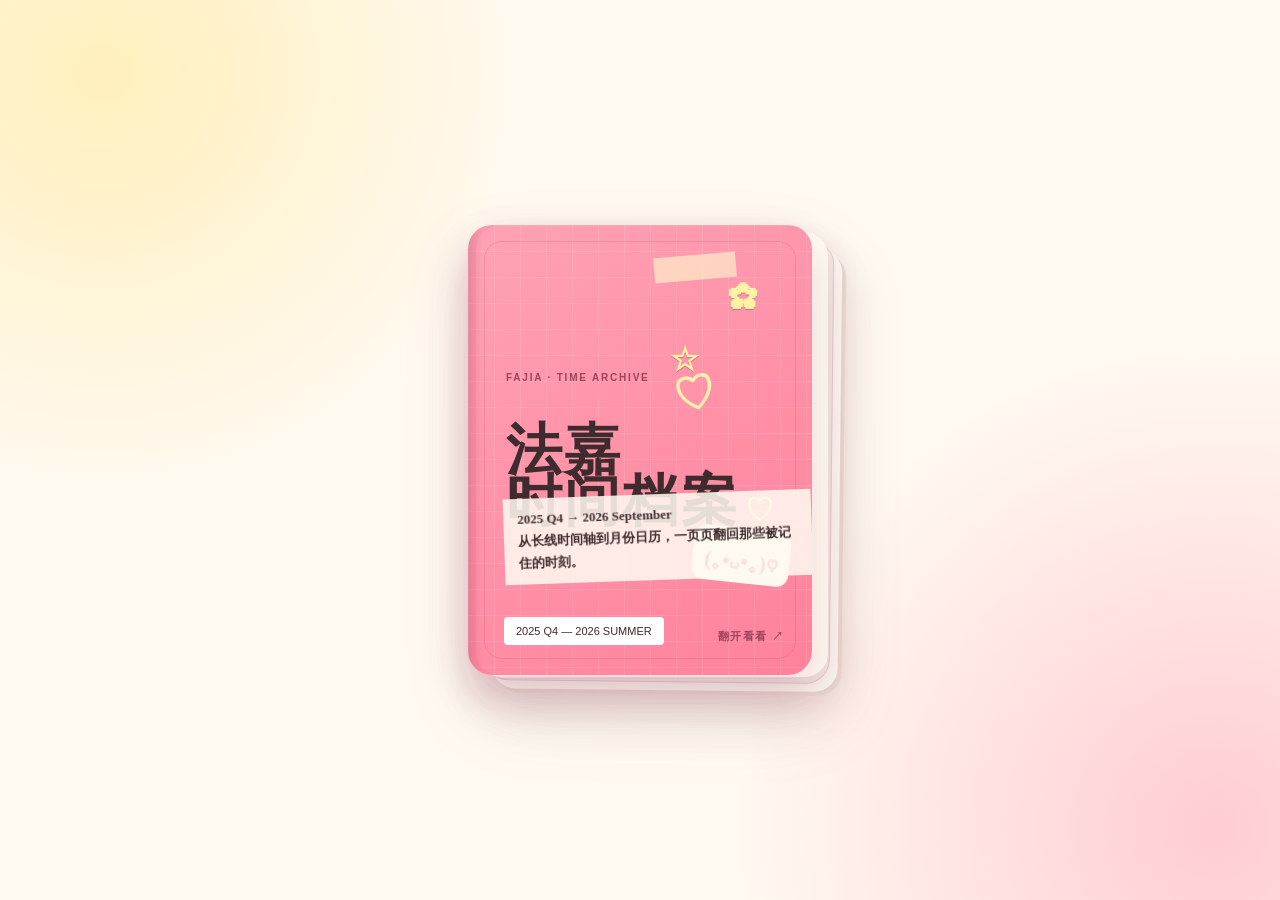
==== commit 615d21c4: "add august and september" ====
--- a/prototype_v094.html
+++ b/prototype_v094.html
@@ -4,8 +4,8 @@
   <meta charset="utf-8">
   <meta name="viewport" content="width=device-width,initial-scale=1">
   <meta name="theme-color" content="#fff9f1">
-  <title>法嘉时间档案 · 2025 Q4—2026 Summer</title>
-  <link rel="stylesheet" href="prototype_v094.css">
+  <title>法嘉时间档案 · 2025 Q4—2026 September</title>
+  <link rel="stylesheet" href="prototype_v094.css?v=096">
 </head>
 <body>
 <main>
@@ -17,7 +17,7 @@
       <span class="tape t1"></span><span class="tape t2"></span>
       <span class="doodle d1">✿</span><span class="doodle d2">☆</span><span class="doodle d3">♡</span>
       <span class="chibi">(｡•ᴗ•｡)♡</span>
-      <p>2025 Q4 → 2026 Summer<br>从长线时间轴到月份日历，一页页翻回那些被记住的时刻。</p>
+      <p>2025 Q4 → 2026 September<br>从长线时间轴到月份日历，一页页翻回那些被记住的时刻。</p>
       <small>2025 Q4 — 2026 SUMMER</small>
       <b>翻开看看 ↗</b>
     </button>
@@ -48,10 +48,25 @@
             <div class="guide-period-grid guide-period-grid-left">
               <button class="guide-era timeline" data-guide-quarter="2025-Q4"><b>2025 Q4</b><span>相识 → 剧组 → 杀青</span><em>长线时间轴</em><i>→</i></button>
               <button class="guide-era timeline" data-guide-quarter="2026-Q1"><b>2026 Q1</b><span>杀青后 → 重聚 → 三月</span><em>长线时间轴</em><i>→</i></button>
-              <button class="guide-era calendar" data-guide-month="2026-04"><b>April</b><span>单月事件开始变密</span><em>月份日历</em><i>→</i></button>
-              <button class="guide-era calendar" data-guide-month="2026-05"><b>May</b><span>直播 / 天津 / 音乐节</span><em>月份日历</em><i>→</i></button>
+              <button class="guide-era month-entry" data-guide-month="2026-04"><b>April</b><span>单月事件开始变密</span><em>月份日历</em><i>→</i></button>
+              <button class="guide-era month-entry" data-guide-month="2026-05"><b>May</b><span>直播 / 天津 / 音乐节</span><em>月份日历</em><i>→</i></button>
             </div>
             <p class="guide-footnote">不需要从头按顺序读。想看哪一段，就从哪一张卡片翻进去。</p>
+            <section class="guide-mobile-extra" aria-label="手机端导览补充">
+              <div class="guide-section-label">继续往后翻</div>
+              <div class="guide-period-grid guide-period-grid-right guide-mobile-grid">
+                <button class="guide-era month-entry" data-guide-month="2026-06"><b>June</b><span>源头事件 / 后续公开</span><em>月份日历</em><i>→</i></button>
+                <button class="guide-era month-entry" data-guide-month="2026-07"><b>July</b><span>工作与公开变得更密</span><em>月份日历</em><i>→</i></button>
+                <button class="guide-era month-entry" data-guide-month="2026-08"><b>August</b><span>上海 / 直播 / 跨月回声</span><em>月份日历</em><i>→</i></button>
+                <button class="guide-era month-entry" data-guide-month="2026-09"><b>September</b><span>澳门见面会 / LEECN双叙</span><em>整理至 09.27</em><i>→</i></button>
+              </div>
+              <div class="guide-reading-title"><small>HOW TO READ · 怎么看</small><h3>三种阅读方式</h3></div>
+              <div class="guide-reading-modes guide-reading-modes-mobile">
+                <article><span>01</span><div><b>长线时间轴</b><p>看跨月的发展和阶段变化。</p></div></article>
+                <article><span>02</span><div><b>月份日历</b><p>先看哪几天有事，再往下翻具体记录。</p></div></article>
+                <article><span>03</span><div><b>事件手账</b><p>点进日期，看照片、文字与公开记录。</p></div></article>
+              </div>
+            </section>
           </section>
         </div>
 
@@ -109,9 +124,10 @@
           <section class="guide-page guide-right">
             <div class="guide-section-label">继续往后翻</div>
             <div class="guide-period-grid guide-period-grid-right">
-              <button class="guide-era calendar" data-guide-month="2026-06"><b>June</b><span>源头事件 / 后续公开</span><em>月份日历</em><i>→</i></button>
-              <button class="guide-era calendar" data-guide-month="2026-07"><b>July</b><span>工作与公开变得更密</span><em>月份日历</em><i>→</i></button>
-              <button class="guide-era calendar coming" type="button" disabled><b>August</b><span>继续接后续物料</span><em>整理中</em><i>·</i></button>
+              <button class="guide-era month-entry" data-guide-month="2026-06"><b>June</b><span>源头事件 / 后续公开</span><em>月份日历</em><i>→</i></button>
+              <button class="guide-era month-entry" data-guide-month="2026-07"><b>July</b><span>工作与公开变得更密</span><em>月份日历</em><i>→</i></button>
+              <button class="guide-era month-entry" data-guide-month="2026-08"><b>August</b><span>上海 / 直播 / 跨月回声</span><em>月份日历</em><i>→</i></button>
+                <button class="guide-era month-entry" data-guide-month="2026-09"><b>September</b><span>澳门见面会 / LEECN双叙</span><em>整理至 09.27</em><i>→</i></button>
             </div>
             <div class="guide-reading-title"><small>HOW TO READ · 怎么看</small><h3>三种阅读方式</h3></div>
             <div class="guide-reading-modes">
@@ -187,6 +203,6 @@
 })();
 </script>
 <script src="data/timeline-master.js"></script>
-<script src="prototype_v094.js"></script>
+<script src="prototype_v094.js?v=096"></script>
 </body>
 </html>
--- a/prototype_v094.css
+++ b/prototype_v094.css
@@ -197,16 +197,17 @@
   .tabs{position:fixed;z-index:50;left:50%;right:auto;bottom:calc(12px + env(safe-area-inset-bottom));top:auto;transform:translateX(-50%);display:flex;flex-direction:row;gap:5px;padding:5px;border:1px solid #efdde0;border-radius:999px;background:#fffdf8e8;backdrop-filter:blur(18px);box-shadow:0 12px 30px #6f4d551e}
   .tabs button{writing-mode:horizontal-tb;width:auto;padding:9px 13px;border:0;background:transparent;box-shadow:none;border-radius:999px;font-size:12px}.tabs button.active{background:linear-gradient(135deg,#ffdce6,#fff0bd)}
 
-  /* Month becomes a single vertical notebook index. */
+  /* Month becomes a compact mobile notebook index. */
   .month-head,.month-progress,.month-special,.legend,.rule,.chapter-turn,.corner-note{display:none!important}
   .mobile-month-reader{display:block;position:relative;z-index:1}
-  .mobile-month-cover{position:relative;padding:22px 20px 24px;margin-bottom:18px;border:1px solid #eed8d6;border-radius:26px;background:linear-gradient(145deg,#fff9fb,#fffdf2);box-shadow:0 12px 30px #7848510d}
-  .mobile-month-cover:after{content:"✎";position:absolute;right:18px;top:18px;color:#e0a0ad;font-size:22px;transform:rotate(-9deg)}
-  .mobile-month-cover small{display:block;color:#c16e81;font-size:10px;font-weight:900;letter-spacing:.14em}.mobile-month-cover h2{margin:9px 0 10px;font:900 31px/1.24 var(--hand)}.mobile-month-cover p{margin:0;padding-right:10px;color:#765d63;line-height:1.8;font-size:15px}.mobile-month-count{display:flex;align-items:baseline;gap:7px;margin-top:17px;color:#a95369}.mobile-month-count b{font:900 31px/1 Georgia,serif}.mobile-month-count span{font-size:12px;font-weight:800}
+  .mobile-month-cover{position:relative;padding:18px 18px 20px;margin-bottom:14px;border:1px solid #eed8d6;border-radius:24px;background:linear-gradient(145deg,#fff9fb,#fffdf2);box-shadow:0 12px 30px #7848510d}
+  .mobile-month-cover:after{content:"✎";position:absolute;right:16px;top:16px;color:#e0a0ad;font-size:20px;transform:rotate(-9deg)}
+  .mobile-month-cover small{display:block;color:#c16e81;font-size:10px;font-weight:900;letter-spacing:.14em}.mobile-month-cover h2{margin:7px 0 8px;font:900 28px/1.22 var(--hand)}.mobile-month-cover p{margin:0;padding-right:10px;color:#765d63;line-height:1.75;font-size:14px}.mobile-month-count{display:flex;align-items:baseline;gap:7px;margin-top:14px;color:#a95369}.mobile-month-count b{font:900 28px/1 Georgia,serif}.mobile-month-count span{font-size:12px;font-weight:800}
+  .mobile-mini-block{display:block;margin-bottom:18px;padding:16px 15px 18px;border:1px solid #edd9d4;border-radius:24px;background:linear-gradient(145deg,#fffdf8,#fff8fb);box-shadow:0 9px 22px #7346500a}
   .mobile-chapter-list{display:grid;gap:12px}.mobile-chapter-card{display:grid;grid-template-columns:62px 1fr 18px;gap:13px;align-items:start;width:100%;padding:15px 14px;border:1px solid #ebd8d3;border-radius:20px;background:#fffdfa;text-align:left;box-shadow:0 7px 18px #7048500a;cursor:pointer}.mobile-chapter-card time{display:grid;place-items:center;min-height:60px;border-radius:16px;background:linear-gradient(145deg,#ffcbd8,#fff0bc);font:900 24px/1 Georgia,serif;color:#a9455e}.mobile-chapter-card small{display:block;color:#c07384;font-size:9px;font-weight:900;letter-spacing:.1em}.mobile-chapter-card h3{margin:4px 0 5px;font:900 20px/1.3 var(--hand)}.mobile-chapter-card p{display:-webkit-box;-webkit-line-clamp:2;-webkit-box-orient:vertical;overflow:hidden;margin:0;color:#80676e;font-size:12px;line-height:1.6}.mobile-chapter-card>span{align-self:center;color:#bf6a7e;font-size:20px}
-  .mobile-calendar-toggle{display:block;width:100%;margin-top:16px;border:1px dashed #e5bbc6;border-radius:18px;background:#fffaf8;padding:13px;color:#a65267;font-weight:900}
-  .calendar{display:none;margin-top:16px;grid-template-columns:repeat(7,minmax(78px,1fr));overflow-x:auto;padding-bottom:8px}.show-mobile-calendar .calendar{display:grid}.show-mobile-calendar .legend{display:flex!important}.show-mobile-calendar .rule{display:block!important}.show-mobile-calendar .chapter-turn{display:block!important}
-  .month-nav{position:sticky;top:0;z-index:20;margin:-28px -20px 22px;padding:14px 18px 11px;background:#fffdf9e8;backdrop-filter:blur(16px);border-bottom:1px solid #f0dfe0}.month-tabs{flex-wrap:nowrap;overflow:auto;justify-content:flex-start;scrollbar-width:none}.month-tabs::-webkit-scrollbar{display:none}.month-tab{white-space:nowrap;padding:8px 13px}.month-arrow{flex:0 0 auto}
+  .mobile-calendar-toggle{display:none!important}
+  .opened.view-month .calendar{display:none!important}
+  .month-nav{position:sticky;top:0;z-index:20;margin:-28px -20px 18px;padding:14px 18px 11px;background:#fffdf9e8;backdrop-filter:blur(16px);border-bottom:1px solid #f0dfe0}.month-tabs{flex-wrap:nowrap;overflow:auto;justify-content:flex-start;scrollbar-width:none}.month-tabs::-webkit-scrollbar{display:none}.month-tab{white-space:nowrap;padding:8px 13px}.month-arrow{flex:0 0 auto}
 
   /* Day = one mobile notebook page. */
   .reader-page{gap:15px}
@@ -350,7 +351,7 @@
 .guide-era{position:relative;min-height:142px;padding:18px 17px 16px;border:1px solid #ead8d4;border-radius:20px;background:#fffdfa;text-align:left;cursor:pointer;box-shadow:0 9px 22px #71414b0b;transition:transform .2s ease,box-shadow .2s ease,border-color .2s ease}
 .guide-era:hover{transform:translateY(-2px);box-shadow:0 13px 26px #71414b12;border-color:#e8b3c0}
 .guide-era.timeline{background:linear-gradient(145deg,#fff8fb,#f5faff)}
-.guide-era.calendar{background:linear-gradient(145deg,#fffdf7,#fff6f8)}
+.guide-era.month-entry{background:linear-gradient(145deg,#fffdf7,#fff6f8)}
 .guide-era b{display:block;font:900 24px/1.15 var(--hand)}
 .guide-era span{display:block;min-height:36px;margin-top:8px;color:#86666e;font-size:12px;line-height:1.55}
 .guide-era em{display:inline-block;margin-top:14px;padding:5px 9px;border-radius:999px;background:#fff0f4;color:#a44c63;font-size:9px;font-weight:900;font-style:normal;letter-spacing:.05em}
@@ -365,6 +366,17 @@
 .guide-reading-modes b{font:900 19px/1.2 var(--hand)}.guide-reading-modes p{margin:4px 0 0;color:#82656c;font-size:12px;line-height:1.55}
 .guide-note{margin-top:16px;padding:14px 16px;border:1px dashed #e6c2cb;border-radius:16px;background:#fffaf5;color:#795d64;font-size:12px;line-height:1.75}
 
+
+.guide-mobile-extra{display:none}
+.mobile-mini-block{display:none}
+.mobile-mini-head small{display:block;color:#c16e81;font-size:10px;font-weight:900;letter-spacing:.14em}
+.mobile-mini-head h3{margin:7px 0 6px;font:900 27px/1.2 var(--hand)}
+.mobile-mini-head p{margin:0;color:#7a6168;line-height:1.7;font-size:13px}
+.mobile-mini-legend{display:flex;flex-wrap:wrap;gap:8px 10px;margin:12px 0 14px}.mobile-mini-legend span{display:inline-flex;align-items:center;gap:5px;padding:5px 8px;border-radius:999px;background:#fff;border:1px solid #efe0db;color:#8a6770;font-size:10px;font-weight:800}.mobile-mini-legend i{font-style:normal;font-weight:900}.mobile-mini-legend .real i{color:#d86d89}.mobile-mini-legend .public i{color:#c69900}.mobile-mini-legend .echo i{color:#6b8faa}.mobile-mini-legend .archive i{color:#9d8b8f}
+.mobile-mini-calendar{display:grid;grid-template-columns:repeat(7,minmax(0,1fr));gap:8px}.mini-weekday{display:grid;place-items:center;color:#b06c7d;font-size:10px;font-weight:900;letter-spacing:.08em;padding-bottom:2px}.mini-day{position:relative;min-height:76px;border:1px solid #eeddda;border-radius:16px;background:#fff;padding:8px 7px;display:flex;flex-direction:column;align-items:flex-start;justify-content:space-between;text-align:left}.mini-day.blank{visibility:hidden}.mini-day.empty{background:#fffdfb}.mini-day.active{background:#fff8fa;border-color:#f2ccd6;box-shadow:0 6px 16px #7346500a;cursor:pointer}.mini-day.archive-only{background:#f8fbff;border-style:dashed;border-color:#d7e5ef}.mini-day.echo-only{background:#fffdf6;border-style:dashed;border-color:#eee0ab}.mini-day time{font:900 17px/1 Georgia,serif;color:#cf6c84}.mini-day.archive-only time,.mini-day.echo-only time{color:#6f8fa5}.mini-symbols{display:flex;flex-wrap:wrap;gap:4px}.mini-symbol{display:grid;place-items:center;min-width:18px;height:18px;padding:0 4px;border-radius:999px;background:#fff;font-size:10px;font-weight:900;line-height:1;border:1px solid #f0dfdb}.mini-symbol.real{color:#d86d89;background:#fff2f5}.mini-symbol.public{color:#bb8b00;background:#fff8d6}.mini-symbol.echo{color:#6b8faa;background:#eef6ff}.mini-symbol.archive{color:#9d8b8f;background:#f6f1f2}.mini-day .mini-count{position:absolute;right:7px;top:7px;min-width:18px;height:18px;padding:0 5px;border-radius:999px;background:#fff0b9;color:#7d6200;font-size:10px;font-weight:900;display:grid;place-items:center}.mini-day .mini-label{font-size:10px;line-height:1.35;color:#8a6a72;display:-webkit-box;-webkit-line-clamp:2;-webkit-box-orient:vertical;overflow:hidden;min-height:26px}.mini-day.active:hover{transform:translateY(-1px)}
+.mobile-chapter-card.flash{animation:flashCard 1.25s ease}
+@keyframes flashCard{0%{box-shadow:0 0 0 0 #ffd76700;border-color:#ebd8d3}20%{box-shadow:0 0 0 4px #ffe07a66;border-color:#e7bd54}100%{box-shadow:0 7px 18px #7048500a;border-color:#ebd8d3}}
+
 /* public demo: internal/debug UI stays out of the reading surface */
 .debug-details{display:none!important}
 
@@ -377,14 +389,48 @@
   .tabs button{flex:0 0 auto;white-space:nowrap}
 }
 @media (max-width:700px){
+  .opened.view-guide .page.right{display:none!important}
   .guide-page{min-height:0}
   .guide-hero{padding-top:2px;margin-bottom:18px}.guide-hero h2{font-size:36px}.guide-hero p{font-size:14px}
   .guide-period-grid,.guide-period-grid-right{grid-template-columns:1fr 1fr;gap:10px}
   .guide-era{min-height:128px;padding:15px 14px}.guide-era b{font-size:21px}.guide-era span{font-size:11px}.guide-era em{margin-top:10px}
   .guide-reading-modes article{padding:12px}.guide-note{margin-bottom:50px}
+  .guide-mobile-extra{display:block;margin-top:16px}.guide-mobile-grid{margin-bottom:18px}.guide-reading-modes-mobile{margin-bottom:8px}
   .tabs button{font-size:11px;padding:8px 10px}
 }
 @media (max-width:430px){
   .guide-period-grid,.guide-period-grid-right{grid-template-columns:1fr}
   .guide-era{min-height:112px}
 }
+
+
+/* V0.9.5.2 · Mobile reading hotfix: final cascade overrides. */
+@media (max-width:700px){
+  .guide-mobile-extra{display:block!important}
+  .mobile-mini-block{display:block!important}
+}
+
+/* V0.9.5.3: guide month cards must remain visible on mobile; avoid .calendar class collision. */
+@media (max-width:700px){.opened.view-guide .guide-era.month-entry{display:block!important}}
+
+
+/* V0.9.5.4: mobile mini-calendar = date + icons only; richer legend. */
+@media (max-width:700px){
+  .mobile-mini-legend{display:grid;grid-template-columns:repeat(2,minmax(0,1fr));gap:7px 8px;margin:12px 0 15px}
+  .mobile-mini-legend span{min-width:0;justify-content:flex-start;padding:6px 7px;font-size:9px;white-space:nowrap;overflow:hidden;text-overflow:ellipsis}
+  .mobile-mini-legend i{display:grid;place-items:center;flex:0 0 20px;width:20px;height:20px;border-radius:999px;background:#fff;border:1px solid #f0dfdb;font-size:10px}
+  .mobile-mini-legend .live i,.mini-symbol.live{color:#c95f78;background:#fff0f4}
+  .mobile-mini-legend .shoot i,.mini-symbol.shoot{color:#a36f8d;background:#fbf2fa}
+  .mobile-mini-legend .onsite i,.mini-symbol.onsite{color:#5f8992;background:#eff8f7}
+  .mobile-mini-legend .real i,.mini-symbol.real{color:#d86d89;background:#fff2f5}
+  .mobile-mini-legend .interaction i,.mini-symbol.interaction{color:#9a6b99;background:#f8f1fb}
+  .mobile-mini-legend .public i,.mini-symbol.public{color:#b68700;background:#fff8d6}
+  .mobile-mini-legend .echo i,.mini-symbol.echo{color:#6b8faa;background:#eef6ff}
+  .mobile-mini-legend .archive i,.mini-symbol.archive{color:#9d8b8f;background:#f6f1f2}
+  .mobile-mini-calendar{gap:7px}
+  .mini-day{min-height:63px;padding:8px 6px;align-items:center;justify-content:flex-start;gap:8px}
+  .mini-day time{font-size:17px;align-self:flex-start}
+  .mini-symbols{width:100%;justify-content:center;align-items:center;gap:4px;margin-top:auto;margin-bottom:2px}
+  .mini-symbol{min-width:19px;width:19px;height:19px;padding:0;font-size:9px;border-radius:999px}
+  .mini-label,.mini-count{display:none!important}
+}
